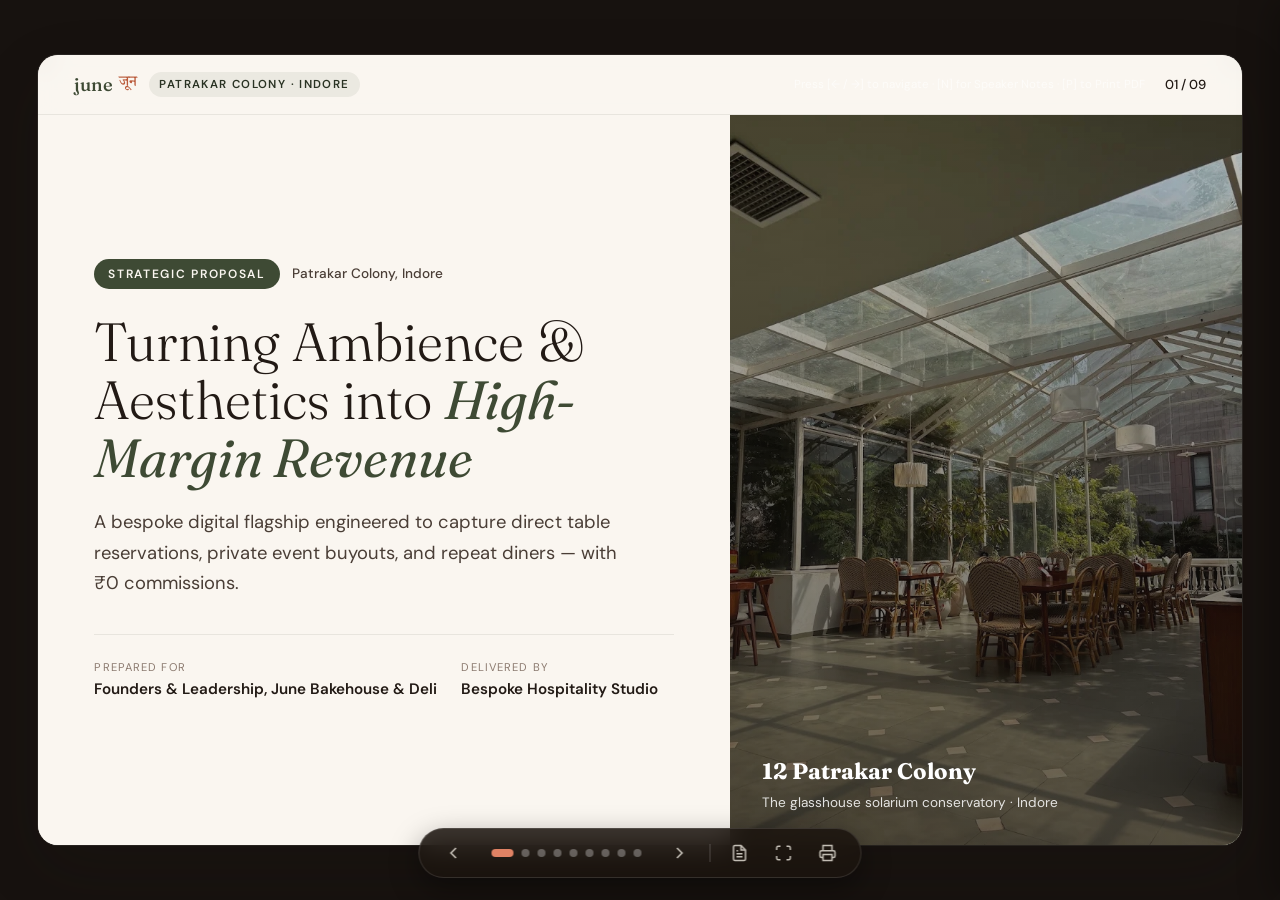
==== deck/index.html @ 52431f6e "feat(pitch-deck): interactive web slide deck and client proposal for June Bakehouse" ====
<!DOCTYPE html>
<html lang="en">
<head>
  <meta charset="UTF-8">
  <meta name="viewport" content="width=device-width, initial-scale=1.0">
  <title>June Bakehouse &amp; Deli — Growth &amp; Digital Flagship Pitch Deck</title>
  <meta name="description" content="Strategic pitch deck for June Bakehouse &amp; Deli: Unlocking direct table bookings, private event inquiries, and high-margin revenue with zero aggregator commissions.">

  <!-- Google Fonts -->
  <link rel="preconnect" href="https://fonts.googleapis.com">
  <link rel="preconnect" href="https://fonts.gstatic.com" crossorigin>
  <link href="https://fonts.googleapis.com/css2?family=Fraunces:ital,opsz,wght@0,9..144,300;0,9..144,400;0,9..144,500;1,9..144,300;1,9..144,400&family=DM+Sans:wght@300;400;500;600;700&family=Noto+Serif+Devanagari:wght@400;500;600&display=swap" rel="stylesheet">

  <link rel="stylesheet" href="deck.css">
</head>
<body>

  <div class="deck-container">
    <div class="slide-viewport">

      <!-- ─── Top Presentation Header ─── -->
      <header class="deck-header">
        <div class="deck-brand">
          <div class="deck-brand-badge">
            <span>june</span>
            <span class="deck-brand-hi">जून</span>
          </div>
          <span class="deck-client-tag">Patrakar Colony · Indore</span>
        </div>
        <div class="deck-meta">
          <span class="keyboard-hint">Press [← / →] to navigate · [N] for Speaker Notes · [P] to Print PDF</span>
          <span class="slide-counter" id="slide-counter">01 / 09</span>
        </div>
      </header>

      <!-- ─── Slides Wrapper ─── -->
      <main class="slides-wrapper">

        <!-- ════════ SLIDE 1: COVER ════════ -->
        <section class="slide slide--cover active" data-slide="1">
          <div class="cover-content">
            <div class="cover-badge-row">
              <span class="cover-pill">Strategic Proposal</span>
              <span class="cover-location">Patrakar Colony, Indore</span>
            </div>
            <h1 class="cover-title">
              Turning Ambience &amp; Aesthetics into <em>High-Margin Revenue</em>
            </h1>
            <p class="cover-desc">
              A bespoke digital flagship engineered to capture direct table reservations, private event buyouts, and repeat diners — with ₹0 commissions.
            </p>
            <div class="cover-footer">
              <div class="cover-presenter">
                <span class="cover-presenter-label">Prepared for</span>
                <span class="cover-presenter-name">Founders &amp; Leadership, June Bakehouse &amp; Deli</span>
              </div>
              <div class="cover-presenter">
                <span class="cover-presenter-label">Delivered by</span>
                <span class="cover-presenter-name">Bespoke Hospitality Studio</span>
              </div>
            </div>
          </div>
          <div class="cover-visual">
            <img src="../images/solarium-glasshouse.jpg" alt="June Bakehouse Solarium Interior">
            <div class="cover-visual-overlay"></div>
            <div class="cover-visual-caption">
              <h3 class="cover-visual-title">12 Patrakar Colony</h3>
              <p class="cover-visual-sub">The glasshouse solarium conservatory · Indore</p>
            </div>
          </div>
        </section>

        <!-- ════════ SLIDE 2: THE PROBLEM ════════ -->
        <section class="slide" data-slide="2">
          <p class="slide-eyebrow">The Hidden Revenue Leak</p>
          <h2 class="slide-heading">Why relying only on Instagram &amp; aggregators caps growth</h2>
          <p class="slide-subheading">Indore's foodies love June's aesthetic, but the journey from discovering a reel to sitting at a table is losing high-spending customers every day.</p>

          <div class="problems-grid">
            <div class="problem-card">
              <div class="problem-card-icon">
                <svg width="24" height="24" viewBox="0 0 24 24" fill="none" stroke="currentColor" stroke-width="2" stroke-linecap="round" stroke-linejoin="round"><rect x="2" y="2" width="20" height="20" rx="5" ry="5"></rect><path d="M16 11.37A4 4 0 1 1 12.63 8 4 4 0 0 1 16 11.37z"></path><line x1="17.5" y1="6.5" x2="17.51" y2="6.5"></line></svg>
              </div>
              <h3 class="problem-card-title">Instagram is Rental Land</h3>
              <p class="problem-card-text">
                Algorithms prioritize virality over footfall. When visitors tap your bio link, having no dedicated flagship causes <strong>over 60% of high-intent guests</strong> to abandon the booking.
              </p>
              <div class="problem-card-stat">
                <span>⚠️ 60%+ drop-off on generic link trees</span>
              </div>
            </div>

            <div class="problem-card">
              <div class="problem-card-icon">
                <svg width="24" height="24" viewBox="0 0 24 24" fill="none" stroke="currentColor" stroke-width="2" stroke-linecap="round" stroke-linejoin="round"><line x1="12" y1="1" x2="12" y2="23"></line><path d="M17 5H9.5a3.5 3.5 0 0 0 0 7h5a3.5 3.5 0 0 1 0 7H6"></path></svg>
              </div>
              <h3 class="problem-card-title">Aggregator Commission Tax</h3>
              <p class="problem-card-text">
                Third-party delivery platforms take <strong>22% to 28%</strong> on every ticket, while owning customer relationships and keeping the guest data for themselves.
              </p>
              <div class="problem-card-stat">
                <span>💸 ₹220+ lost on every ₹1,000 order</span>
              </div>
            </div>

            <div class="problem-card">
              <div class="problem-card-icon">
                <svg width="24" height="24" viewBox="0 0 24 24" fill="none" stroke="currentColor" stroke-width="2" stroke-linecap="round" stroke-linejoin="round"><path d="M21 15a2 2 0 0 1-2 2H7l-4 4V5a2 2 0 0 1 2-2h14a2 2 0 0 1 2 2z"></path></svg>
              </div>
              <h3 class="problem-card-title">Lost High-Ticket Event Inquiries</h3>
              <p class="problem-card-text">
                Guests seeking private birthday brunches, pop-up buyouts, or corporate gatherings won't chase unanswered Instagram DMs. They book venues with frictionless concierge flows.
              </p>
              <div class="problem-card-stat">
                <span>📉 ₹35k–₹60k missed per lost private event</span>
              </div>
            </div>
          </div>
        </section>

        <!-- ════════ SLIDE 3: 3 DIRECT REVENUE PILLARS ════════ -->
        <section class="slide" data-slide="3">
          <p class="slide-eyebrow">The Opportunity</p>
          <h2 class="slide-heading">3 High-Margin Revenue Streams June Can Capture</h2>
          <p class="slide-subheading">Rather than standard online delivery, we engineered June's digital presence around the three channels with the highest profit margins in hospitality.</p>

          <div class="pillars-grid">
            <div class="pillar-card pillar-card--featured">
              <span class="pillar-badge">Highest Margin</span>
              <div class="pillar-number">01</div>
              <h3 class="pillar-title">Private Gatherings &amp; Event Inquiries</h3>
              <span class="pillar-ticket">Avg. Spend: ₹25,000 – ₹60,000</span>
              <p class="pillar-desc">
                June's glasshouse solarium and patio are prime spaces for bridal showers, birthday celebrations, book clubs, and corporate brunches. A dedicated event concierge turns idle hours into booked revenue.
              </p>
              <ul class="pillar-checklist">
                <li>
                  <svg width="16" height="16" viewBox="0 0 24 24" fill="none" stroke="currentColor" stroke-width="2.5"><polyline points="20 6 9 17 4 12"></polyline></svg>
                  <span>1-tap pre-filled WhatsApp event brief</span>
                </li>
                <li>
                  <svg width="16" height="16" viewBox="0 0 24 24" fill="none" stroke="currentColor" stroke-width="2.5"><polyline points="20 6 9 17 4 12"></polyline></svg>
                  <span>Custom menu &amp; minimum spend tiers</span>
                </li>
              </ul>
            </div>

            <div class="pillar-card">
              <div class="pillar-number">02</div>
              <h3 class="pillar-title">Priority Table Reservations</h3>
              <span class="pillar-ticket">Avg. Spend: ₹1,200 – ₹2,400</span>
              <p class="pillar-desc">
                Eliminate weekend walkout frustration. High-spending couples and families can reserve tables in advance, giving your floor team predictable covers and higher average check sizes.
              </p>
              <ul class="pillar-checklist">
                <li>
                  <svg width="16" height="16" viewBox="0 0 24 24" fill="none" stroke="currentColor" stroke-width="2.5"><polyline points="20 6 9 17 4 12"></polyline></svg>
                  <span>Guaranteed weekend occupancy</span>
                </li>
                <li>
                  <svg width="16" height="16" viewBox="0 0 24 24" fill="none" stroke="currentColor" stroke-width="2.5"><polyline points="20 6 9 17 4 12"></polyline></svg>
                  <span>Zero floor-management software fees</span>
                </li>
              </ul>
            </div>

            <div class="pillar-card">
              <div class="pillar-number">03</div>
              <h3 class="pillar-title">Signature Drops &amp; Festive Hampers</h3>
              <span class="pillar-ticket">Avg. Spend: ₹850 – ₹4,500</span>
              <p class="pillar-desc">
                Highlighting signature bakery items (Pistachio Berliners, festive citrus hampers, celebration cakes) so regulars can pre-book before items sell out for the day.
              </p>
              <ul class="pillar-checklist">
                <li>
                  <svg width="16" height="16" viewBox="0 0 24 24" fill="none" stroke="currentColor" stroke-width="2.5"><polyline points="20 6 9 17 4 12"></polyline></svg>
                  <span>Pre-orders on high-margin bakery drops</span>
                </li>
                <li>
                  <svg width="16" height="16" viewBox="0 0 24 24" fill="none" stroke="currentColor" stroke-width="2.5"><polyline points="20 6 9 17 4 12"></polyline></svg>
                  <span>Direct customer loyalty &amp; repeat orders</span>
                </li>
              </ul>
            </div>
          </div>
        </section>

        <!-- ════════ SLIDE 4: ROI CALCULATOR ════════ -->
        <section class="slide" data-slide="4">
          <p class="slide-eyebrow">Financial Impact</p>
          <h2 class="slide-heading">Interactive Revenue &amp; ROI Simulator</h2>
          <p class="slide-subheading">Adjust the sliders below live during your conversation to see how modest booking volume scales into millions in direct revenue for June.</p>

          <div class="roi-layout">
            <div class="roi-controls">
              <div class="calc-group">
                <div class="calc-header">
                  <span>Average Table Check Size</span>
                  <span class="calc-val" id="val-avg-bill">₹1,400</span>
                </div>
                <input type="range" class="calc-slider" id="calc-avg-bill" min="800" max="3000" step="100" value="1400">
              </div>

              <div class="calc-group">
                <div class="calc-header">
                  <span>Reserved Tables / Day via Site</span>
                  <span class="calc-val" id="val-daily-tables">4 tables/day</span>
                </div>
                <input type="range" class="calc-slider" id="calc-daily-tables" min="1" max="15" step="1" value="4">
              </div>

              <div class="calc-group">
                <div class="calc-header">
                  <span>Private Events &amp; Group Brunches / Month</span>
                  <span class="calc-val" id="val-monthly-events">2 events/mo</span>
                </div>
                <input type="range" class="calc-slider" id="calc-monthly-events" min="0" max="8" step="1" value="2">
              </div>
            </div>

            <div class="roi-card">
              <div>
                <p class="roi-card-label">Estimated Direct Annual Revenue</p>
                <div class="roi-card-big-number" id="roi-annual-rev">₹28.6 Lakhs</div>
                <p class="roi-card-tag">Direct to June's registers with 0% middleman fees</p>
              </div>

              <div class="roi-stats-breakdown">
                <div class="roi-stat-box">
                  <h4>Monthly Tables</h4>
                  <p id="roi-monthly-tables">₹168k/mo</p>
                </div>
                <div class="roi-stat-box">
                  <h4>Monthly Events</h4>
                  <p id="roi-monthly-events">₹70k/mo</p>
                </div>
              </div>

              <div class="roi-guarantee">
                <svg width="20" height="20" viewBox="0 0 24 24" fill="none" stroke="#FFC0AC" stroke-width="2"><path d="M12 22s8-4 8-10V5l-8-3-8 3v7c0 6 8 10 8 10z"></path></svg>
                <span>Estimated <strong id="roi-comm-saved" style="color:#FAF5EB;">₹6.3L saved</strong> in aggregator delivery fees annually</span>
              </div>
            </div>
          </div>
        </section>

        <!-- ════════ SLIDE 5: LIVE SHOWCASE ════════ -->
        <section class="slide" data-slide="5">
          <p class="slide-eyebrow">The Product</p>
          <h2 class="slide-heading">The Working Digital Flagship</h2>
          <p class="slide-subheading">Already designed, built, and optimized specifically for June Bakehouse &amp; Deli.</p>

          <div class="showcase-layout">
            <div class="showcase-info">
              <div class="showcase-feature">
                <div class="showcase-feature-icon">
                  <svg width="20" height="20" viewBox="0 0 24 24" fill="none" stroke="currentColor" stroke-width="2"><rect x="5" y="2" width="14" height="20" rx="2" ry="2"></rect><line x1="12" y1="18" x2="12.01" y2="18"></line></svg>
                </div>
                <div>
                  <h4 class="showcase-feature-title">Mobile-First High Conversion</h4>
                  <p class="showcase-feature-desc">92% of café guests browse on their smartphones. We built sticky 1-tap Call, Directions, and Menu access that stays visible as they scroll.</p>
                </div>
              </div>

              <div class="showcase-feature">
                <div class="showcase-feature-icon">
                  <svg width="20" height="20" viewBox="0 0 24 24" fill="none" stroke="currentColor" stroke-width="2"><circle cx="12" cy="12" r="10"></circle><polyline points="12 6 12 12 16 14"></polyline></svg>
                </div>
                <div>
                  <h4 class="showcase-feature-title">Ultra-Fast 0.8s Load Speed</h4>
                  <p class="showcase-feature-desc">Zero bloat, vanilla architecture. Loads instantly on 4G/5G networks, ensuring zero lost diners due to slow page loads.</p>
                </div>
              </div>

              <div class="showcase-feature">
                <div class="showcase-feature-icon">
                  <svg width="20" height="20" viewBox="0 0 24 24" fill="none" stroke="currentColor" stroke-width="2"><path d="M21 10c0 7-9 13-9 13s-9-6-9-13a9 9 0 0 1 18 0z"></path><circle cx="12" cy="10" r="3"></circle></svg>
                </div>
                <div>
                  <h4 class="showcase-feature-title">Google Maps &amp; Local SEO Dominance</h4>
                  <p class="showcase-feature-desc">Integrated JSON-LD structured data and Patrakar Colony geo-coordinates ensure June ranks #1 for "specialty coffee" and "bakehouse in Indore".</p>
                </div>
              </div>

              <div class="showcase-actions">
                <a href="https://xsuryaanshx.github.io/june-bakehouse/" target="_blank" rel="noopener" class="btn-demo-link">
                  <span>Open Live Website</span>
                  <svg width="16" height="16" viewBox="0 0 24 24" fill="none" stroke="currentColor" stroke-width="2"><path d="M18 13v6a2 2 0 0 1-2 2H5a2 2 0 0 1-2-2V8a2 2 0 0 1 2-2h6"></path><polyline points="15 3 21 3 21 9"></polyline><line x1="10" y1="14" x2="21" y2="3"></line></svg>
                </a>
              </div>
            </div>

            <div class="showcase-preview-frame">
              <iframe src="https://xsuryaanshx.github.io/june-bakehouse/" title="June Bakehouse Live Preview"></iframe>
            </div>
          </div>
        </section>

        <!-- ════════ SLIDE 6: CUSTOMER FLOW ════════ -->
        <section class="slide" data-slide="6">
          <p class="slide-eyebrow">Operations &amp; Experience</p>
          <h2 class="slide-heading">The Frictionless 4-Step Guest Journey</h2>
          <p class="slide-subheading">Designed for zero extra work for your front-of-house staff — no clunky apps or tablet subscriptions.</p>

          <div class="journey-timeline">
            <div class="journey-step">
              <span class="journey-step-badge">Step 01 · Discovery</span>
              <h3 class="journey-step-title">Intent-Driven Search</h3>
              <p class="journey-step-desc">
                Guests discover June via Instagram bio, Google Maps, or word of mouth and tap directly into June's flagship.
              </p>
              <span class="journey-step-pill">0.8s Load Time</span>
            </div>

            <div class="journey-step">
              <span class="journey-step-badge">Step 02 · Immersion</span>
              <h3 class="journey-step-title">Atmosphere &amp; Menu</h3>
              <p class="journey-step-desc">
                High-res solarium visuals, rotating seasonal specials, and curated menu categories create immediate dining desire.
              </p>
              <span class="journey-step-pill">Visual Storytelling</span>
            </div>

            <div class="journey-step">
              <span class="journey-step-badge">Step 03 · Action</span>
              <h3 class="journey-step-title">1-Tap Booking</h3>
              <p class="journey-step-desc">
                Guest taps "Reserve Table" or "Private Event" — generating a clean, structured inquiry with date, time, and party size.
              </p>
              <span class="journey-step-pill">Zero Typing Fatigue</span>
            </div>

            <div class="journey-step">
              <span class="journey-step-badge">Step 04 · Conversion</span>
              <h3 class="journey-step-title">WhatsApp Concierge</h3>
              <p class="journey-step-desc">
                Inquiry arrives directly to the floor manager's WhatsApp. Manager confirms in 5 seconds without leaving their phone.
              </p>
              <span class="journey-step-pill">100% Retained Data</span>
            </div>
          </div>
        </section>

        <!-- ════════ SLIDE 7: ARCHITECTURAL FIDELITY ════════ -->
        <section class="slide" data-slide="7">
          <p class="slide-eyebrow">The Standard</p>
          <h2 class="slide-heading">Why June Deserves Custom Digital Engineering</h2>
          <p class="slide-subheading">A luxury bakehouse in Patrakar Colony shouldn't look like an off-the-shelf template.</p>

          <div class="comparison-table-wrap">
            <table class="comparison-table">
              <thead>
                <tr>
                  <th style="width: 32%;">Evaluation Metric</th>
                  <th style="width: 34%;">Standard Linktree / Wix Template</th>
                  <th style="width: 34%;" class="col-highlight">June's Custom Flagship</th>
                </tr>
              </thead>
              <tbody>
                <tr>
                  <td><strong>Brand Aesthetic Fidelity</strong></td>
                  <td><span class="check-no">✕ Generic, cookie-cutter buttons</span></td>
                  <td class="col-highlight"><span class="check-yes">✓ Solarium glasshouse palette &amp; bilingual type</span></td>
                </tr>
                <tr>
                  <td><strong>Mobile Load Time</strong></td>
                  <td><span class="check-no">✕ 4.2 – 6.5 seconds (high bounce)</span></td>
                  <td class="col-highlight"><span class="check-yes">✓ 0.8 seconds (instantaneous)</span></td>
                </tr>
                <tr>
                  <td><strong>Aggregator Commission</strong></td>
                  <td><span class="check-no">✕ 22% – 28% per order</span></td>
                  <td class="col-highlight"><span class="check-yes">✓ 0% middleman fees</span></td>
                </tr>
                <tr>
                  <td><strong>Private Events Funnel</strong></td>
                  <td><span class="check-no">✕ Hidden or missing entirely</span></td>
                  <td class="col-highlight"><span class="check-yes">✓ Dedicated high-ticket inquiry flow</span></td>
                </tr>
                <tr>
                  <td><strong>Indore Local SEO Ranking</strong></td>
                  <td><span class="check-no">✕ Low search visibility</span></td>
                  <td class="col-highlight"><span class="check-yes">✓ Top Google Maps &amp; Schema structured data</span></td>
                </tr>
              </tbody>
            </table>
          </div>
        </section>

        <!-- ════════ SLIDE 8: ROLLOUT ROADMAP ════════ -->
        <section class="slide" data-slide="8">
          <p class="slide-eyebrow">Execution</p>
          <h2 class="slide-heading">Frictionless 3-Week Launch Plan</h2>
          <p class="slide-subheading">We handle all technical execution, asset calibration, and staff handover with zero downtime.</p>

          <div class="timeline-grid">
            <div class="timeline-phase">
              <span class="phase-time">Week 01 · Calibration</span>
              <h3 class="phase-title">Asset &amp; Menu Finalization</h3>
              <ul class="phase-list">
                <li>Professional interior &amp; dish photography sync</li>
                <li>Menu price and seasonal item calibration</li>
                <li>Custom domain setup (e.g. junebakehouse.in)</li>
                <li>Google Business Profile metadata integration</li>
              </ul>
            </div>

            <div class="timeline-phase">
              <span class="phase-time">Week 02 · Integration</span>
              <h3 class="phase-title">Concierge &amp; Event Booking</h3>
              <ul class="phase-list">
                <li>Direct WhatsApp concierge configuration for staff</li>
                <li>Private event booking flow &amp; brochure integration</li>
                <li>Speed testing &amp; multi-device responsiveness check</li>
                <li>Staff orientation (takes less than 15 minutes)</li>
              </ul>
            </div>

            <div class="timeline-phase">
              <span class="phase-time">Week 03 · Launch &amp; Scale</span>
              <h3 class="phase-title">Go-Live &amp; Physical Rollout</h3>
              <ul class="phase-list">
                <li>Official live switchover on custom domain</li>
                <li>Instagram Bio &amp; Google Maps button update</li>
                <li>QR code table tent cards design for counter &amp; tables</li>
                <li>Monthly performance &amp; reservation analytics tracking</li>
              </ul>
            </div>
          </div>
        </section>

        <!-- ════════ SLIDE 9: COMMERCIALS & ACTION ════════ -->
        <section class="slide" data-slide="9">
          <p class="slide-eyebrow">Partnership</p>
          <h2 class="slide-heading">Turnkey Investment &amp; Next Steps</h2>
          <p class="slide-subheading">A single private event booking or weekend rush pays for the entire engagement.</p>

          <div class="packages-grid">
            <div class="package-card">
              <h3 class="package-name">Digital Flagship Launch</h3>
              <p class="package-sub">Complete turnkey launch for June Bakehouse</p>
              <div class="package-price">₹28,000 <small>one-time investment</small></div>
              <ul class="package-features">
                <li>
                  <svg width="18" height="18" viewBox="0 0 24 24" fill="none" stroke="currentColor" stroke-width="2.5"><polyline points="20 6 9 17 4 12"></polyline></svg>
                  <span>Complete bespoke design &amp; responsive build</span>
                </li>
                <li>
                  <svg width="18" height="18" viewBox="0 0 24 24" fill="none" stroke="currentColor" stroke-width="2.5"><polyline points="20 6 9 17 4 12"></polyline></svg>
                  <span>1-Tap Call, Directions &amp; Menu sticky mobile bar</span>
                </li>
                <li>
                  <svg width="18" height="18" viewBox="0 0 24 24" fill="none" stroke="currentColor" stroke-width="2.5"><polyline points="20 6 9 17 4 12"></polyline></svg>
                  <span>Direct WhatsApp Table &amp; Event Concierge</span>
                </li>
                <li>
                  <svg width="18" height="18" viewBox="0 0 24 24" fill="none" stroke="currentColor" stroke-width="2.5"><polyline points="20 6 9 17 4 12"></polyline></svg>
                  <span>Indore local SEO &amp; Schema structured data</span>
                </li>
                <li>
                  <svg width="18" height="18" viewBox="0 0 24 24" fill="none" stroke="currentColor" stroke-width="2.5"><polyline points="20 6 9 17 4 12"></polyline></svg>
                  <span>1 Year high-speed secure cloud hosting included</span>
                </li>
              </ul>
              <a href="#contact" class="package-btn package-btn--outline" onclick="alert('Proceeding with Digital Flagship Launch! Let\\'s schedule the onboarding kickoff.');">Choose Launch Package</a>
            </div>

            <div class="package-card package-card--highlight">
              <span class="package-badge">Recommended</span>
              <h3 class="package-name">Flagship + Growth Partner</h3>
              <p class="package-sub">Digital Flagship plus ongoing seasonal menu updates &amp; optimization</p>
              <div class="package-price">₹38,000 <small>setup + ₹3,500/mo</small></div>
              <ul class="package-features">
                <li>
                  <svg width="18" height="18" viewBox="0 0 24 24" fill="none" stroke="currentColor" stroke-width="2.5"><polyline points="20 6 9 17 4 12"></polyline></svg>
                  <span>Everything in Flagship Launch package</span>
                </li>
                <li>
                  <svg width="18" height="18" viewBox="0 0 24 24" fill="none" stroke="currentColor" stroke-width="2.5"><polyline points="20 6 9 17 4 12"></polyline></svg>
                  <span>Monthly seasonal menu &amp; festival drops (Diwali, Christmas)</span>
                </li>
                <li>
                  <svg width="18" height="18" viewBox="0 0 24 24" fill="none" stroke="currentColor" stroke-width="2.5"><polyline points="20 6 9 17 4 12"></polyline></svg>
                  <span>Custom QR table tent cards printed &amp; delivered</span>
                </li>
                <li>
                  <svg width="18" height="18" viewBox="0 0 24 24" fill="none" stroke="currentColor" stroke-width="2.5"><polyline points="20 6 9 17 4 12"></polyline></svg>
                  <span>Google My Business review &amp; photos management</span>
                </li>
                <li>
                  <svg width="18" height="18" viewBox="0 0 24 24" fill="none" stroke="currentColor" stroke-width="2.5"><polyline points="20 6 9 17 4 12"></polyline></svg>
                  <span>Priority 24-hour support SLA</span>
                </li>
              </ul>
              <a href="#contact" class="package-btn" onclick="alert('Selected Growth Partner package! Let\\'s kick off this week.');">Start Partnership</a>
            </div>
          </div>
        </section>

      </main>

    </div>

    <!-- ─── Bottom Navigation Dock ─── -->
    <nav class="deck-dock" aria-label="Deck navigation">
      <button class="dock-btn" id="dock-prev" aria-label="Previous slide">
        <svg width="20" height="20" viewBox="0 0 24 24" fill="none" stroke="currentColor" stroke-width="2"><polyline points="15 18 9 12 15 6"></polyline></svg>
      </button>

      <div class="dock-dots" id="dock-dots"></div>

      <button class="dock-btn" id="dock-next" aria-label="Next slide">
        <svg width="20" height="20" viewBox="0 0 24 24" fill="none" stroke="currentColor" stroke-width="2"><polyline points="9 18 15 12 9 6"></polyline></svg>
      </button>

      <div class="dock-divider"></div>

      <button class="dock-btn" id="dock-notes" title="Toggle Speaker Notes [N]">
        <svg width="18" height="18" viewBox="0 0 24 24" fill="none" stroke="currentColor" stroke-width="2"><path d="M14 2H6a2 2 0 0 0-2 2v16a2 2 0 0 0 2 2h12a2 2 0 0 0 2-2V8z"></path><polyline points="14 2 14 8 20 8"></polyline><line x1="16" y1="13" x2="8" y2="13"></line><line x1="16" y1="17" x2="8" y2="17"></line><polyline points="10 9 9 9 8 9"></polyline></svg>
      </button>

      <button class="dock-btn" id="dock-fullscreen" title="Toggle Fullscreen [F]">
        <svg width="18" height="18" viewBox="0 0 24 24" fill="none" stroke="currentColor" stroke-width="2"><path d="M8 3H5a2 2 0 0 0-2 2v3m18 0V5a2 2 0 0 0-2-2h-3m0 18h3a2 2 0 0 0 2-2v-3M3 16v3a2 2 0 0 0 2 2h3"></path></svg>
      </button>

      <button class="dock-btn" id="dock-print" title="Print as PDF [P]">
        <svg width="18" height="18" viewBox="0 0 24 24" fill="none" stroke="currentColor" stroke-width="2"><polyline points="6 9 6 2 18 2 18 9"></polyline><path d="M6 18H4a2 2 0 0 1-2-2v-5a2 2 0 0 1 2-2h16a2 2 0 0 1 2 2v5a2 2 0 0 1-2 2h-2"></path><rect x="6" y="14" width="12" height="8"></rect></svg>
      </button>
    </nav>

    <!-- ─── Speaker Notes Panel (Press 'N') ─── -->
    <aside class="notes-drawer" id="notes-drawer" aria-label="Speaker Notes">
      <div class="notes-header">
        <h3 class="notes-title">Speaker Script &amp; Notes</h3>
        <button class="dock-btn" id="notes-close" style="color:var(--color-espresso);" aria-label="Close notes">
          <svg width="20" height="20" viewBox="0 0 24 24" fill="none" stroke="currentColor" stroke-width="2"><line x1="18" y1="6" x2="6" y2="18"></line><line x1="6" y1="6" x2="18" y2="18"></line></svg>
        </button>
      </div>
      <div class="notes-body" id="notes-body">
        <!-- Notes dynamically populated per slide -->
      </div>
    </aside>

  </div>

  <script src="deck.js"></script>
</body>
</html>
---- deck/deck.css ----
/* ═══════════════════════════════════════════════════════════════
   JUNE BAKEHOUSE & DELI — CLIENT PITCH DECK STYLES
   Designed for High-Impact In-Person & Remote Client Presentations
   ═══════════════════════════════════════════════════════════════ */

:root {
  --color-olive: #3E4A34;
  --color-olive-dark: #2A3323;
  --color-olive-light: #526345;
  --color-cream: #FAF6F0;
  --color-cream-tint: #F4EFE6;
  --color-card-bg: #FFFFFF;
  --color-espresso: #221A15;
  --color-espresso-subtle: #4A3E36;
  --color-terracotta: #BA5A3A;
  --color-terracotta-soft: #E08264;
  --color-gold: #D4A359;
  --color-border: rgba(34, 26, 21, 0.08);
  --color-border-strong: rgba(34, 26, 21, 0.16);

  --font-serif: 'Fraunces', Georgia, serif;
  --font-sans: 'DM Sans', -apple-system, BlinkMacSystemFont, sans-serif;
  --font-devanagari: 'Noto Serif Devanagari', serif;

  --ease-smooth: cubic-bezier(0.16, 1, 0.3, 1);
  --shadow-sm: 0 2px 8px rgba(34, 26, 21, 0.04);
  --shadow-md: 0 8px 24px rgba(34, 26, 21, 0.08);
  --shadow-lg: 0 16px 48px rgba(34, 26, 21, 0.12);
  --shadow-xl: 0 24px 64px rgba(34, 26, 21, 0.16);
}

*, *::before, *::after {
  box-sizing: border-box;
  margin: 0;
  padding: 0;
}

html, body {
  width: 100%;
  height: 100%;
  overflow: hidden;
  background-color: var(--color-espresso);
  color: var(--color-espresso);
  font-family: var(--font-sans);
  font-size: 16px;
  line-height: 1.5;
  -webkit-font-smoothing: antialiased;
}

/* ─── Presentation Stage & Deck Shell ─── */
.deck-container {
  position: relative;
  width: 100%;
  height: 100%;
  display: flex;
  align-items: center;
  justify-content: center;
  background-color: #17120F;
  perspective: 1200px;
}

.slide-viewport {
  position: relative;
  width: min(94vw, 1340px);
  height: min(90vh, 790px);
  aspect-ratio: 16 / 9;
  background-color: var(--color-cream);
  border-radius: 20px;
  box-shadow: var(--shadow-xl), 0 0 0 1px rgba(255, 255, 255, 0.08);
  overflow: hidden;
  display: flex;
  flex-direction: column;
}

/* ─── Top Bar ─── */
.deck-header {
  height: 60px;
  padding: 0 36px;
  display: flex;
  align-items: center;
  justify-content: space-between;
  border-bottom: 1px solid var(--color-border);
  background-color: rgba(250, 246, 240, 0.85);
  backdrop-filter: blur(12px);
  z-index: 20;
}

.deck-brand {
  display: flex;
  align-items: center;
  gap: 12px;
}

.deck-brand-badge {
  display: inline-flex;
  align-items: center;
  gap: 6px;
  font-family: var(--font-serif);
  font-size: 1.15rem;
  font-weight: 500;
  color: var(--color-olive);
  text-decoration: none;
}

.deck-brand-hi {
  font-family: var(--font-devanagari);
  font-size: 0.95rem;
  color: var(--color-terracotta);
}

.deck-client-tag {
  font-size: 0.72rem;
  text-transform: uppercase;
  letter-spacing: 0.12em;
  padding: 4px 10px;
  border-radius: 999px;
  background-color: rgba(62, 74, 52, 0.08);
  color: var(--color-olive-dark);
  font-weight: 600;
}

.deck-meta {
  display: flex;
  align-items: center;
  gap: 20px;
  font-size: 0.82rem;
  color: var(--color-espresso-subtle);
}

.slide-counter {
  font-variant-numeric: tabular-nums;
  font-weight: 500;
  color: var(--color-espresso);
}

/* ─── Slide Content Area ─── */
.slides-wrapper {
  position: relative;
  flex: 1;
  width: 100%;
  height: calc(100% - 60px);
  overflow: hidden;
}

.slide {
  position: absolute;
  inset: 0;
  padding: 44px 56px 36px;
  display: flex;
  flex-direction: column;
  opacity: 0;
  visibility: hidden;
  transform: translateX(30px);
  transition: opacity 0.45s var(--ease-smooth),
              transform 0.45s var(--ease-smooth),
              visibility 0.45s;
  pointer-events: none;
  overflow-y: auto;
}

.slide.active {
  opacity: 1;
  visibility: visible;
  transform: translateX(0);
  pointer-events: auto;
}

.slide.prev {
  transform: translateX(-30px);
}

/* ─── Typography & Shared Slide Elements ─── */
.slide-eyebrow {
  display: inline-flex;
  align-items: center;
  gap: 8px;
  font-size: 0.78rem;
  font-weight: 600;
  letter-spacing: 0.18em;
  text-transform: uppercase;
  color: var(--color-terracotta);
  margin-bottom: 8px;
}

.slide-eyebrow::before {
  content: '';
  display: inline-block;
  width: 16px;
  height: 2px;
  background-color: var(--color-terracotta);
}

.slide-heading {
  font-family: var(--font-serif);
  font-size: clamp(1.85rem, 3.2vw, 2.75rem);
  font-weight: 400;
  line-height: 1.15;
  color: var(--color-espresso);
  letter-spacing: -0.02em;
  margin-bottom: 12px;
}

.slide-subheading {
  font-size: 1.05rem;
  color: var(--color-espresso-subtle);
  max-width: 760px;
  line-height: 1.6;
  margin-bottom: 28px;
}

/* ─── Slide 1: Cover ─── */
.slide--cover {
  padding: 0;
  display: grid;
  grid-template-columns: 1.15fr 0.85fr;
  height: 100%;
  overflow: hidden;
  background-color: #FAF6F0;
}

.cover-content {
  padding: 60px 56px;
  display: flex;
  flex-direction: column;
  justify-content: center;
}

.cover-badge-row {
  display: flex;
  align-items: center;
  gap: 12px;
  margin-bottom: 24px;
}

.cover-pill {
  font-size: 0.75rem;
  font-weight: 600;
  text-transform: uppercase;
  letter-spacing: 0.14em;
  padding: 6px 14px;
  border-radius: 999px;
  background-color: var(--color-olive);
  color: var(--color-cream);
}

.cover-location {
  font-size: 0.85rem;
  color: var(--color-espresso-subtle);
  font-weight: 500;
}

.cover-title {
  font-family: var(--font-serif);
  font-size: clamp(2.4rem, 4.2vw, 3.6rem);
  font-weight: 300;
  line-height: 1.08;
  color: var(--color-espresso);
  margin-bottom: 20px;
}

.cover-title em {
  font-style: italic;
  font-weight: 400;
  color: var(--color-olive);
}

.cover-desc {
  font-size: 1.15rem;
  line-height: 1.65;
  color: var(--color-espresso-subtle);
  margin-bottom: 36px;
  max-width: 540px;
}

.cover-footer {
  display: flex;
  align-items: center;
  gap: 24px;
  padding-top: 24px;
  border-top: 1px solid var(--color-border);
}

.cover-presenter {
  display: flex;
  flex-direction: column;
  gap: 2px;
}

.cover-presenter-label {
  font-size: 0.7rem;
  text-transform: uppercase;
  letter-spacing: 0.1em;
  color: #8C7B70;
}

.cover-presenter-name {
  font-size: 0.95rem;
  font-weight: 600;
  color: var(--color-espresso);
}

.cover-visual {
  position: relative;
  height: 100%;
  background-color: var(--color-olive-dark);
  overflow: hidden;
}

.cover-visual img {
  width: 100%;
  height: 100%;
  object-fit: cover;
  filter: brightness(0.92);
}

.cover-visual-overlay {
  position: absolute;
  inset: 0;
  background: linear-gradient(
    to bottom,
    rgba(23, 18, 15, 0.2) 0%,
    rgba(23, 18, 15, 0.65) 100%
  );
}

.cover-visual-caption {
  position: absolute;
  bottom: 32px;
  left: 32px;
  right: 32px;
  color: #FFFFFF;
}

.cover-visual-title {
  font-family: var(--font-serif);
  font-size: 1.4rem;
  margin-bottom: 4px;
}

.cover-visual-sub {
  font-size: 0.85rem;
  opacity: 0.85;
}

/* ─── Slide 2: The Core Problem ─── */
.problems-grid {
  display: grid;
  grid-template-columns: repeat(3, 1fr);
  gap: 22px;
  margin-top: 8px;
}

.problem-card {
  background-color: var(--color-card-bg);
  border-radius: 16px;
  padding: 30px 26px;
  border: 1px solid var(--color-border);
  box-shadow: var(--shadow-sm);
  display: flex;
  flex-direction: column;
  transition: transform 0.25s, box-shadow 0.25s;
}

.problem-card:hover {
  transform: translateY(-3px);
  box-shadow: var(--shadow-md);
}

.problem-card-icon {
  width: 44px;
  height: 44px;
  border-radius: 12px;
  background-color: rgba(186, 90, 58, 0.1);
  color: var(--color-terracotta);
  display: flex;
  align-items: center;
  justify-content: center;
  margin-bottom: 18px;
}

.problem-card-title {
  font-family: var(--font-serif);
  font-size: 1.3rem;
  font-weight: 500;
  color: var(--color-espresso);
  margin-bottom: 10px;
}

.problem-card-text {
  font-size: 0.92rem;
  color: var(--color-espresso-subtle);
  line-height: 1.6;
  margin-bottom: 16px;
  flex: 1;
}

.problem-card-stat {
  padding-top: 14px;
  border-top: 1px dashed var(--color-border);
  font-size: 0.82rem;
  font-weight: 600;
  color: var(--color-terracotta);
  display: flex;
  align-items: center;
  gap: 6px;
}

/* ─── Slide 3: 3 Direct Revenue Pillars ─── */
.pillars-grid {
  display: grid;
  grid-template-columns: repeat(3, 1fr);
  gap: 22px;
  margin-top: 8px;
}

.pillar-card {
  background-color: #FFFFFF;
  border-radius: 16px;
  padding: 28px 24px;
  border: 1px solid var(--color-border);
  box-shadow: var(--shadow-sm);
  display: flex;
  flex-direction: column;
}

.pillar-card--featured {
  background: linear-gradient(170deg, #FFFFFF 0%, #F5F7F2 100%);
  border: 1.5px solid var(--color-olive);
  position: relative;
}

.pillar-badge {
  position: absolute;
  top: -12px;
  right: 20px;
  background-color: var(--color-olive);
  color: #FFFFFF;
  font-size: 0.68rem;
  font-weight: 700;
  text-transform: uppercase;
  letter-spacing: 0.1em;
  padding: 4px 12px;
  border-radius: 999px;
}

.pillar-number {
  font-family: var(--font-serif);
  font-size: 2.2rem;
  font-weight: 300;
  color: var(--color-olive);
  line-height: 1;
  margin-bottom: 14px;
}

.pillar-title {
  font-family: var(--font-serif);
  font-size: 1.35rem;
  font-weight: 500;
  color: var(--color-espresso);
  margin-bottom: 8px;
}

.pillar-ticket {
  display: inline-block;
  font-size: 0.8rem;
  font-weight: 600;
  color: var(--color-terracotta);
  background-color: rgba(186, 90, 58, 0.08);
  padding: 4px 10px;
  border-radius: 6px;
  margin-bottom: 14px;
}

.pillar-desc {
  font-size: 0.9rem;
  color: var(--color-espresso-subtle);
  line-height: 1.6;
  margin-bottom: 18px;
  flex: 1;
}

.pillar-checklist {
  list-style: none;
  font-size: 0.84rem;
  color: var(--color-espresso);
  display: flex;
  flex-direction: column;
  gap: 8px;
  padding-top: 14px;
  border-top: 1px solid var(--color-border);
}

.pillar-checklist li {
  display: flex;
  align-items: center;
  gap: 8px;
}

.pillar-checklist li svg {
  color: var(--color-olive);
  flex-shrink: 0;
}

/* ─── Slide 4: Interactive ROI Calculator ─── */
.roi-layout {
  display: grid;
  grid-template-columns: 1.15fr 0.85fr;
  gap: 32px;
  align-items: start;
}

.roi-controls {
  background-color: #FFFFFF;
  border-radius: 16px;
  padding: 28px 28px;
  border: 1px solid var(--color-border);
  box-shadow: var(--shadow-sm);
  display: flex;
  flex-direction: column;
  gap: 20px;
}

.calc-group {
  display: flex;
  flex-direction: column;
  gap: 8px;
}

.calc-header {
  display: flex;
  justify-content: space-between;
  align-items: center;
  font-size: 0.9rem;
  font-weight: 500;
  color: var(--color-espresso);
}

.calc-val {
  font-weight: 700;
  color: var(--color-olive);
  font-size: 1rem;
}

.calc-slider {
  -webkit-appearance: none;
  width: 100%;
  height: 6px;
  border-radius: 3px;
  background: #E5DFD5;
  outline: none;
}

.calc-slider::-webkit-slider-thumb {
  -webkit-appearance: none;
  appearance: none;
  width: 20px;
  height: 20px;
  border-radius: 50%;
  background: var(--color-olive);
  cursor: pointer;
  box-shadow: 0 2px 6px rgba(0, 0, 0, 0.2);
  transition: transform 0.15s;
}

.calc-slider::-webkit-slider-thumb:hover {
  transform: scale(1.15);
}

.roi-card {
  background: linear-gradient(165deg, var(--color-olive) 0%, var(--color-olive-dark) 100%);
  color: #FFFFFF;
  border-radius: 18px;
  padding: 34px 30px;
  box-shadow: var(--shadow-md);
  display: flex;
  flex-direction: column;
  justify-content: space-between;
}

.roi-card-label {
  font-size: 0.8rem;
  text-transform: uppercase;
  letter-spacing: 0.16em;
  opacity: 0.8;
  margin-bottom: 6px;
}

.roi-card-big-number {
  font-family: var(--font-serif);
  font-size: clamp(2.4rem, 4.2vw, 3.4rem);
  font-weight: 400;
  line-height: 1.1;
  color: #FAF5EB;
  margin-bottom: 4px;
}

.roi-card-tag {
  font-size: 0.85rem;
  opacity: 0.85;
  margin-bottom: 24px;
}

.roi-stats-breakdown {
  display: grid;
  grid-template-columns: 1fr 1fr;
  gap: 16px;
  padding: 18px 0;
  border-top: 1px solid rgba(255, 255, 255, 0.15);
  border-bottom: 1px solid rgba(255, 255, 255, 0.15);
  margin-bottom: 20px;
}

.roi-stat-box h4 {
  font-size: 0.72rem;
  text-transform: uppercase;
  letter-spacing: 0.1em;
  opacity: 0.7;
  margin-bottom: 4px;
}

.roi-stat-box p {
  font-family: var(--font-serif);
  font-size: 1.25rem;
  color: #FFC0AC;
  font-weight: 500;
}

.roi-guarantee {
  font-size: 0.82rem;
  line-height: 1.5;
  opacity: 0.85;
  display: flex;
  align-items: center;
  gap: 8px;
}

/* ─── Slide 5: Live Site Demo & Showcase ─── */
.showcase-layout {
  display: grid;
  grid-template-columns: 1fr 1.1fr;
  gap: 36px;
  align-items: center;
}

.showcase-info {
  display: flex;
  flex-direction: column;
  gap: 16px;
}

.showcase-feature {
  display: flex;
  gap: 14px;
  align-items: flex-start;
}

.showcase-feature-icon {
  width: 36px;
  height: 36px;
  border-radius: 10px;
  background-color: rgba(62, 74, 52, 0.1);
  color: var(--color-olive);
  display: flex;
  align-items: center;
  justify-content: center;
  flex-shrink: 0;
  margin-top: 2px;
}

.showcase-feature-title {
  font-weight: 600;
  font-size: 1rem;
  color: var(--color-espresso);
  margin-bottom: 3px;
}

.showcase-feature-desc {
  font-size: 0.88rem;
  color: var(--color-espresso-subtle);
  line-height: 1.55;
}

.showcase-actions {
  display: flex;
  gap: 12px;
  margin-top: 10px;
}

.btn-demo-link {
  display: inline-flex;
  align-items: center;
  gap: 8px;
  padding: 10px 20px;
  border-radius: 8px;
  background-color: var(--color-olive);
  color: #FFFFFF;
  text-decoration: none;
  font-size: 0.88rem;
  font-weight: 500;
  transition: background-color 0.2s, transform 0.2s;
}

.btn-demo-link:hover {
  background-color: var(--color-olive-light);
  transform: translateY(-1px);
}

.showcase-preview-frame {
  position: relative;
  width: 100%;
  aspect-ratio: 16 / 10;
  border-radius: 14px;
  overflow: hidden;
  box-shadow: var(--shadow-lg);
  border: 1px solid var(--color-border);
  background: #000;
}

.showcase-preview-frame iframe {
  width: 100%;
  height: 100%;
  border: none;
}

/* ─── Slide 6: The Frictionless Customer Flow ─── */
.journey-timeline {
  display: grid;
  grid-template-columns: repeat(4, 1fr);
  gap: 18px;
  margin-top: 14px;
  position: relative;
}

.journey-step {
  background-color: #FFFFFF;
  border-radius: 14px;
  padding: 24px 20px;
  border: 1px solid var(--color-border);
  box-shadow: var(--shadow-sm);
  display: flex;
  flex-direction: column;
  position: relative;
}

.journey-step-badge {
  font-size: 0.75rem;
  font-weight: 700;
  color: var(--color-terracotta);
  text-transform: uppercase;
  letter-spacing: 0.12em;
  margin-bottom: 10px;
}

.journey-step-title {
  font-family: var(--font-serif);
  font-size: 1.2rem;
  font-weight: 500;
  color: var(--color-espresso);
  margin-bottom: 8px;
}

.journey-step-desc {
  font-size: 0.86rem;
  color: var(--color-espresso-subtle);
  line-height: 1.55;
  margin-bottom: 16px;
  flex: 1;
}

.journey-step-pill {
  font-size: 0.72rem;
  font-weight: 600;
  padding: 4px 10px;
  border-radius: 6px;
  background-color: rgba(62, 74, 52, 0.08);
  color: var(--color-olive);
  align-self: flex-start;
}

/* ─── Slide 7: Why June's Brand Deserves This ─── */
.comparison-table-wrap {
  margin-top: 12px;
  background: #FFFFFF;
  border-radius: 16px;
  overflow: hidden;
  border: 1px solid var(--color-border);
  box-shadow: var(--shadow-sm);
}

.comparison-table {
  width: 100%;
  border-collapse: collapse;
  font-size: 0.92rem;
}

.comparison-table th {
  padding: 16px 22px;
  text-align: left;
  font-weight: 600;
  background-color: #F8F5EE;
  color: var(--color-espresso);
  border-bottom: 1px solid var(--color-border);
}

.comparison-table th.col-highlight {
  background-color: rgba(62, 74, 52, 0.12);
  color: var(--color-olive-dark);
  font-weight: 700;
}

.comparison-table td {
  padding: 15px 22px;
  border-bottom: 1px solid var(--color-border);
  color: var(--color-espresso-subtle);
}

.comparison-table tr:last-child td {
  border-bottom: none;
}

.comparison-table td.col-highlight {
  background-color: rgba(62, 74, 52, 0.03);
  color: var(--color-espresso);
  font-weight: 500;
}

.check-yes {
  color: #2F7C4E;
  font-weight: 600;
  display: flex;
  align-items: center;
  gap: 6px;
}

.check-no {
  color: #B5593A;
  font-weight: 500;
  display: flex;
  align-items: center;
  gap: 6px;
}

/* ─── Slide 8: Rollout Timeline & Implementation ─── */
.timeline-grid {
  display: grid;
  grid-template-columns: repeat(3, 1fr);
  gap: 24px;
  margin-top: 14px;
}

.timeline-phase {
  background: #FFFFFF;
  border-radius: 16px;
  padding: 28px 24px;
  border: 1px solid var(--color-border);
  box-shadow: var(--shadow-sm);
}

.phase-time {
  font-size: 0.75rem;
  font-weight: 700;
  text-transform: uppercase;
  letter-spacing: 0.14em;
  color: var(--color-olive);
  margin-bottom: 8px;
}

.phase-title {
  font-family: var(--font-serif);
  font-size: 1.25rem;
  font-weight: 500;
  color: var(--color-espresso);
  margin-bottom: 12px;
}

.phase-list {
  list-style: none;
  font-size: 0.88rem;
  color: var(--color-espresso-subtle);
  display: flex;
  flex-direction: column;
  gap: 10px;
}

.phase-list li {
  position: relative;
  padding-left: 18px;
}

.phase-list li::before {
  content: '•';
  position: absolute;
  left: 0;
  color: var(--color-terracotta);
  font-size: 1.2rem;
  line-height: 1;
}

/* ─── Slide 9: Commercials & Action Plan ─── */
.packages-grid {
  display: grid;
  grid-template-columns: 1fr 1fr;
  gap: 26px;
  margin-top: 8px;
}

.package-card {
  background: #FFFFFF;
  border-radius: 18px;
  padding: 32px 30px;
  border: 1px solid var(--color-border);
  box-shadow: var(--shadow-sm);
  display: flex;
  flex-direction: column;
}

.package-card--highlight {
  border: 2px solid var(--color-olive);
  background: linear-gradient(175deg, #FFFFFF 0%, #F6F8F3 100%);
  position: relative;
}

.package-badge {
  position: absolute;
  top: -12px;
  right: 28px;
  background-color: var(--color-terracotta);
  color: #FFFFFF;
  font-size: 0.72rem;
  font-weight: 700;
  text-transform: uppercase;
  letter-spacing: 0.12em;
  padding: 4px 14px;
  border-radius: 999px;
}

.package-name {
  font-family: var(--font-serif);
  font-size: 1.5rem;
  color: var(--color-espresso);
  margin-bottom: 4px;
}

.package-sub {
  font-size: 0.88rem;
  color: var(--color-espresso-subtle);
  margin-bottom: 18px;
}

.package-price {
  font-family: var(--font-serif);
  font-size: 2.2rem;
  font-weight: 500;
  color: var(--color-olive);
  margin-bottom: 20px;
  display: flex;
  align-items: baseline;
  gap: 8px;
}

.package-price small {
  font-family: var(--font-sans);
  font-size: 0.85rem;
  font-weight: 400;
  color: var(--color-espresso-subtle);
}

.package-features {
  list-style: none;
  font-size: 0.9rem;
  color: var(--color-espresso);
  display: flex;
  flex-direction: column;
  gap: 10px;
  margin-bottom: 24px;
  flex: 1;
}

.package-features li {
  display: flex;
  align-items: center;
  gap: 10px;
}

.package-btn {
  display: block;
  text-align: center;
  padding: 12px;
  border-radius: 8px;
  background-color: var(--color-olive);
  color: #FFFFFF;
  text-decoration: none;
  font-weight: 600;
  font-size: 0.92rem;
  transition: background-color 0.2s, transform 0.2s;
}

.package-btn:hover {
  background-color: var(--color-olive-dark);
  transform: translateY(-1px);
}

.package-btn--outline {
  background-color: transparent;
  color: var(--color-espresso);
  border: 1.5px solid var(--color-espresso);
}

.package-btn--outline:hover {
  background-color: var(--color-espresso);
  color: #FFFFFF;
}

/* ─── Bottom Navigation Dock ─── */
.deck-dock {
  position: absolute;
  bottom: 22px;
  left: 50%;
  transform: translateX(-50%);
  display: flex;
  align-items: center;
  gap: 14px;
  padding: 8px 18px;
  border-radius: 999px;
  background-color: rgba(28, 20, 15, 0.85);
  backdrop-filter: blur(14px);
  -webkit-backdrop-filter: blur(14px);
  border: 1px solid rgba(255, 255, 255, 0.12);
  box-shadow: 0 10px 30px rgba(0, 0, 0, 0.4);
  z-index: 50;
}

.dock-btn {
  background: none;
  border: none;
  color: #FAF5EB;
  opacity: 0.75;
  cursor: pointer;
  padding: 6px;
  border-radius: 6px;
  display: flex;
  align-items: center;
  justify-content: center;
  transition: opacity 0.2s, background-color 0.2s;
}

.dock-btn:hover {
  opacity: 1;
  background-color: rgba(255, 255, 255, 0.1);
}

.dock-dots {
  display: flex;
  align-items: center;
  gap: 8px;
  padding: 0 8px;
}

.dock-dot {
  width: 8px;
  height: 8px;
  border-radius: 50%;
  background-color: rgba(255, 255, 255, 0.3);
  cursor: pointer;
  transition: width 0.25s var(--ease-smooth), background-color 0.2s;
  border: none;
}

.dock-dot.active {
  width: 22px;
  border-radius: 4px;
  background-color: var(--color-terracotta-soft);
}

.dock-divider {
  width: 1px;
  height: 18px;
  background-color: rgba(255, 255, 255, 0.2);
}

/* ─── Presenter Notes Drawer (Press 'N') ─── */
.notes-drawer {
  position: fixed;
  right: 0;
  top: 0;
  bottom: 0;
  width: min(420px, 90vw);
  background-color: #FAF6F0;
  border-left: 1px solid var(--color-border-strong);
  box-shadow: -10px 0 30px rgba(0, 0, 0, 0.25);
  transform: translateX(100%);
  transition: transform 0.35s var(--ease-smooth);
  z-index: 100;
  display: flex;
  flex-direction: column;
}

.notes-drawer.open {
  transform: translateX(0);
}

.notes-header {
  padding: 20px 24px;
  border-bottom: 1px solid var(--color-border);
  display: flex;
  align-items: center;
  justify-content: space-between;
}

.notes-title {
  font-family: var(--font-serif);
  font-size: 1.15rem;
  color: var(--color-espresso);
}

.notes-body {
  padding: 24px;
  flex: 1;
  overflow-y: auto;
  font-size: 0.95rem;
  line-height: 1.65;
  color: var(--color-espresso);
}

.notes-body h4 {
  font-family: var(--font-serif);
  font-size: 1.05rem;
  color: var(--color-olive);
  margin: 18px 0 8px;
}

.notes-body h4:first-child {
  margin-top: 0;
}

.notes-body ul {
  padding-left: 20px;
  margin-bottom: 16px;
  display: flex;
  flex-direction: column;
  gap: 6px;
}

.notes-body strong {
  color: var(--color-terracotta);
}

/* ─── Keyboard Hints ─── */
.keyboard-hint {
  font-size: 0.72rem;
  opacity: 0.6;
  color: #FFFFFF;
}

/* ─── Print Styles (for Export to PDF) ─── */
@media print {
  html, body {
    overflow: visible !important;
    background: #FFFFFF !important;
    color: #000000 !important;
  }

  .deck-dock, .notes-drawer, .deck-header, .deck-meta {
    display: none !important;
  }

  .deck-container {
    display: block !important;
    background: transparent !important;
    perspective: none !important;
  }

  .slide-viewport {
    width: 100% !important;
    height: auto !important;
    box-shadow: none !important;
    border-radius: 0 !important;
    border: none !important;
  }

  .slides-wrapper {
    height: auto !important;
    overflow: visible !important;
  }

  .slide {
    position: relative !important;
    page-break-after: always !important;
    break-after: page !important;
    opacity: 1 !important;
    visibility: visible !important;
    transform: none !important;
    min-height: 100vh !important;
    padding: 40px !important;
  }
}

/* ─── Mobile / Tablet Responsive Tweaks ─── */
@media (max-width: 900px) {
  .slide-viewport {
    width: 98vw;
    height: 94vh;
    border-radius: 12px;
  }

  .slide {
    padding: 24px 20px 70px;
  }

  .slide--cover {
    grid-template-columns: 1fr;
  }

  .cover-visual {
    display: none;
  }

  .problems-grid, .pillars-grid, .timeline-grid, .packages-grid {
    grid-template-columns: 1fr;
  }

  .roi-layout, .showcase-layout {
    grid-template-columns: 1fr;
  }

  .journey-timeline {
    grid-template-columns: 1fr 1fr;
  }
}
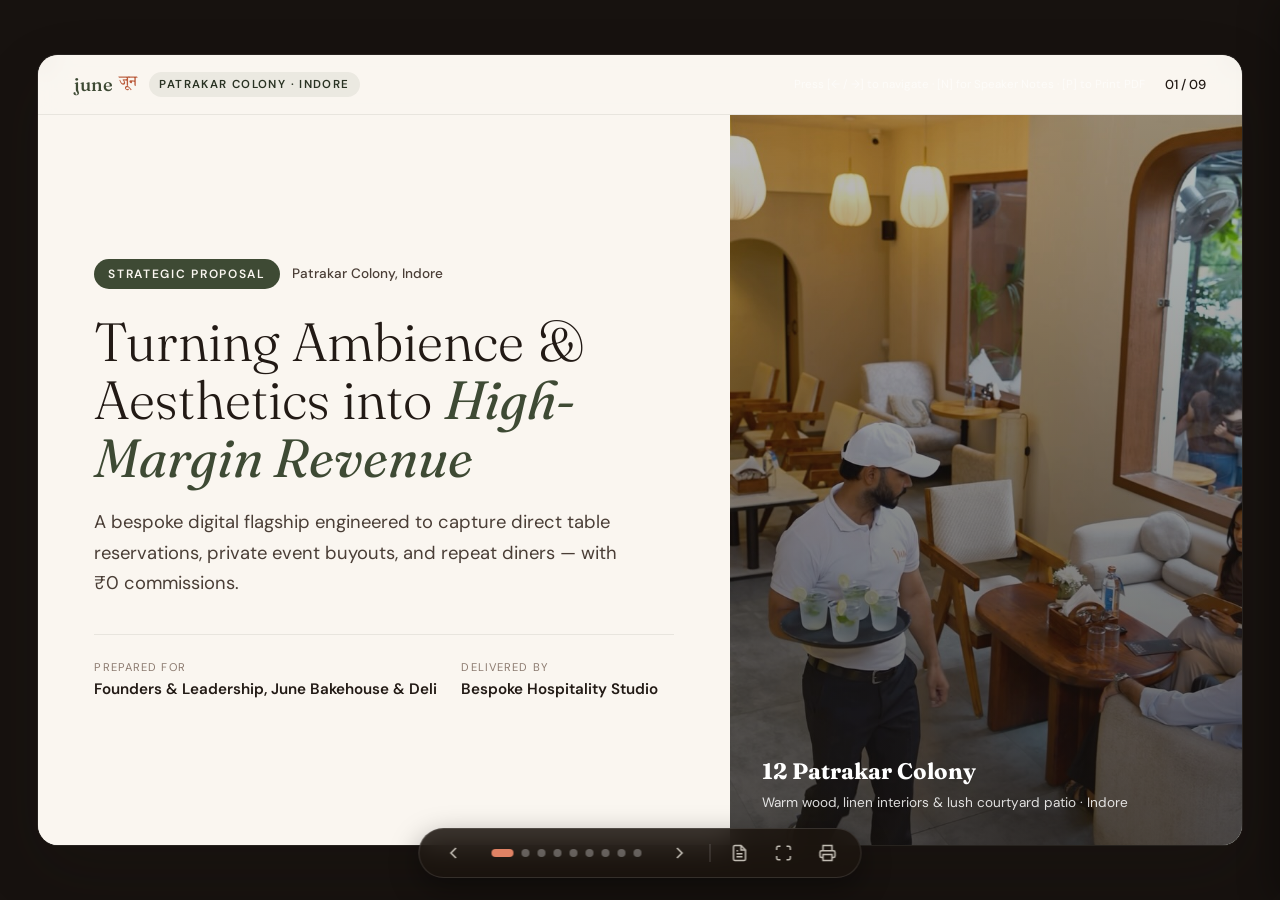
==== commit 330bb100: "feat(branding): integrate real June Bakehouse Instagram photography, signature menu items, and remov" ====
--- a/deck/index.html
+++ b/deck/index.html
@@ -10,6 +10,9 @@
   <link rel="preconnect" href="https://fonts.googleapis.com">
   <link rel="preconnect" href="https://fonts.gstatic.com" crossorigin>
   <link href="https://fonts.googleapis.com/css2?family=Fraunces:ital,opsz,wght@0,9..144,300;0,9..144,400;0,9..144,500;1,9..144,300;1,9..144,400&family=DM+Sans:wght@300;400;500;600;700&family=Noto+Serif+Devanagari:wght@400;500;600&display=swap" rel="stylesheet">
+
+  <!-- Favicon -->
+  <link rel="icon" href="data:image/svg+xml,<svg xmlns='http://www.w3.org/2000/svg' viewBox='0 0 32 32'><rect width='32' height='32' rx='8' fill='%233E4A34'/><text x='7' y='23' font-family='Georgia,serif' font-size='18' fill='%23FAF5EB'>J</text></svg>">
 
   <link rel="stylesheet" href="deck.css">
 </head>
@@ -61,11 +64,11 @@
             </div>
           </div>
           <div class="cover-visual">
-            <img src="../images/solarium-glasshouse.jpg" alt="June Bakehouse Solarium Interior">
+            <img src="../images/june-interior-dining.jpg" alt="June Bakehouse Interior Dining Room">
             <div class="cover-visual-overlay"></div>
             <div class="cover-visual-caption">
               <h3 class="cover-visual-title">12 Patrakar Colony</h3>
-              <p class="cover-visual-sub">The glasshouse solarium conservatory · Indore</p>
+              <p class="cover-visual-sub">Warm wood, linen interiors &amp; lush courtyard patio · Indore</p>
             </div>
           </div>
         </section>
@@ -131,7 +134,7 @@
               <h3 class="pillar-title">Private Gatherings &amp; Event Inquiries</h3>
               <span class="pillar-ticket">Avg. Spend: ₹25,000 – ₹60,000</span>
               <p class="pillar-desc">
-                June's glasshouse solarium and patio are prime spaces for bridal showers, birthday celebrations, book clubs, and corporate brunches. A dedicated event concierge turns idle hours into booked revenue.
+                June's sunlit courtyard patio and warm dining room are prime spaces for bridal showers, birthday celebrations, book clubs, and corporate brunches. A dedicated event concierge turns idle hours into booked revenue.
               </p>
               <ul class="pillar-checklist">
                 <li>
@@ -316,7 +319,7 @@
               <span class="journey-step-badge">Step 02 · Immersion</span>
               <h3 class="journey-step-title">Atmosphere &amp; Menu</h3>
               <p class="journey-step-desc">
-                High-res solarium visuals, rotating seasonal specials, and curated menu categories create immediate dining desire.
+                High-res dining room and patio visuals, rotating seasonal specials, and curated menu categories create immediate dining desire.
               </p>
               <span class="journey-step-pill">Visual Storytelling</span>
             </div>
@@ -360,7 +363,7 @@
                 <tr>
                   <td><strong>Brand Aesthetic Fidelity</strong></td>
                   <td><span class="check-no">✕ Generic, cookie-cutter buttons</span></td>
-                  <td class="col-highlight"><span class="check-yes">✓ Solarium glasshouse palette &amp; bilingual type</span></td>
+                  <td class="col-highlight"><span class="check-yes">✓ Warm wood, linen aesthetics &amp; bilingual type</span></td>
                 </tr>
                 <tr>
                   <td><strong>Mobile Load Time</strong></td>
--- a/deck/deck.css
+++ b/deck/deck.css
@@ -1197,14 +1197,31 @@
 
 /* ─── Mobile / Tablet Responsive Tweaks ─── */
 @media (max-width: 900px) {
+  .keyboard-hint {
+    display: none !important;
+  }
+
+  .deck-header {
+    height: 52px;
+    padding: 0 16px;
+  }
+
+  .deck-client-tag {
+    display: none;
+  }
+
   .slide-viewport {
     width: 98vw;
     height: 94vh;
     border-radius: 12px;
   }
 
+  .slides-wrapper {
+    height: calc(100% - 52px);
+  }
+
   .slide {
-    padding: 24px 20px 70px;
+    padding: 20px 18px 74px;
   }
 
   .slide--cover {
@@ -1224,6 +1241,12 @@
   }
 
   .journey-timeline {
-    grid-template-columns: 1fr 1fr;
-  }
-}
+    grid-template-columns: 1fr;
+  }
+
+  .deck-dock {
+    bottom: 12px;
+    padding: 6px 12px;
+    gap: 8px;
+  }
+}
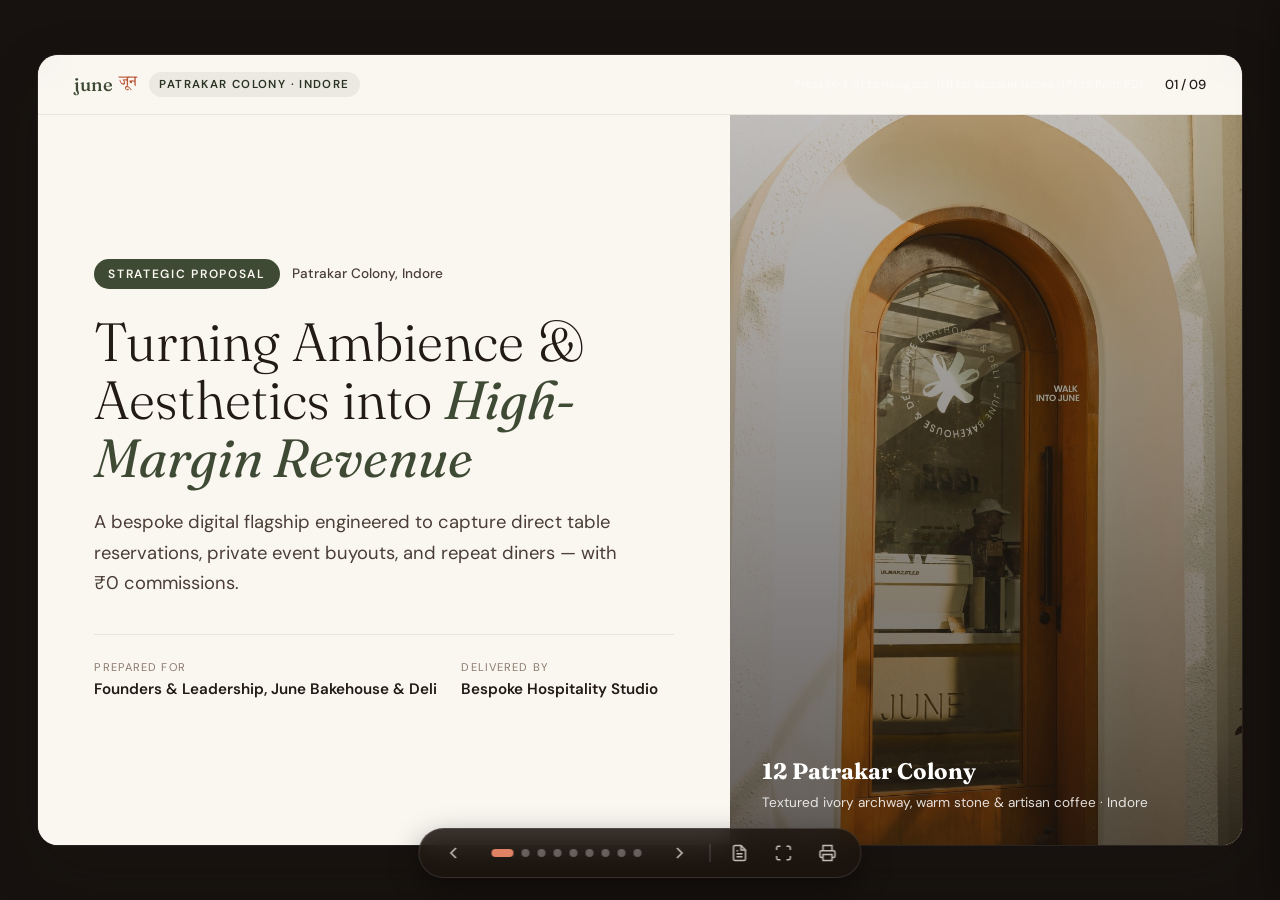
==== commit 8c779f71: "Update hero image to iconic arched entrance and ensure all site images are completely unique with ze" ====
--- a/deck/index.html
+++ b/deck/index.html
@@ -64,11 +64,11 @@
             </div>
           </div>
           <div class="cover-visual">
-            <img src="../images/june-interior-dining.jpg" alt="June Bakehouse Interior Dining Room">
+            <img src="../images/june-arched-entrance.jpg" alt="June Bakehouse Arched Entrance">
             <div class="cover-visual-overlay"></div>
             <div class="cover-visual-caption">
               <h3 class="cover-visual-title">12 Patrakar Colony</h3>
-              <p class="cover-visual-sub">Warm wood, linen interiors &amp; lush courtyard patio · Indore</p>
+              <p class="cover-visual-sub">Textured ivory archway, warm stone &amp; artisan coffee · Indore</p>
             </div>
           </div>
         </section>
@@ -381,9 +381,9 @@
                   <td class="col-highlight"><span class="check-yes">✓ Dedicated high-ticket inquiry flow</span></td>
                 </tr>
                 <tr>
-                  <td><strong>Indore Local SEO Ranking</strong></td>
-                  <td><span class="check-no">✕ Low search visibility</span></td>
-                  <td class="col-highlight"><span class="check-yes">✓ Top Google Maps &amp; Schema structured data</span></td>
+                  <td><strong>Local SEO &amp; AEO (AI Search)</strong></td>
+                  <td><span class="check-no">✕ Low visibility on search &amp; AI</span></td>
+                  <td class="col-highlight"><span class="check-yes">✓ Top Google Maps, Schema &amp; AI (ChatGPT, Gemini)</span></td>
                 </tr>
               </tbody>
             </table>
@@ -442,7 +442,7 @@
             <div class="package-card">
               <h3 class="package-name">Digital Flagship Launch</h3>
               <p class="package-sub">Complete turnkey launch for June Bakehouse</p>
-              <div class="package-price">₹28,000 <small>one-time investment</small></div>
+              <div class="package-price">₹16,500 <small>one-time (zero monthly lock-in)</small></div>
               <ul class="package-features">
                 <li>
                   <svg width="18" height="18" viewBox="0 0 24 24" fill="none" stroke="currentColor" stroke-width="2.5"><polyline points="20 6 9 17 4 12"></polyline></svg>
@@ -454,25 +454,29 @@
                 </li>
                 <li>
                   <svg width="18" height="18" viewBox="0 0 24 24" fill="none" stroke="currentColor" stroke-width="2.5"><polyline points="20 6 9 17 4 12"></polyline></svg>
-                  <span>Direct WhatsApp Table &amp; Event Concierge</span>
-                </li>
-                <li>
-                  <svg width="18" height="18" viewBox="0 0 24 24" fill="none" stroke="currentColor" stroke-width="2.5"><polyline points="20 6 9 17 4 12"></polyline></svg>
-                  <span>Indore local SEO &amp; Schema structured data</span>
-                </li>
-                <li>
-                  <svg width="18" height="18" viewBox="0 0 24 24" fill="none" stroke="currentColor" stroke-width="2.5"><polyline points="20 6 9 17 4 12"></polyline></svg>
-                  <span>1 Year high-speed secure cloud hosting included</span>
-                </li>
-              </ul>
-              <a href="#contact" class="package-btn package-btn--outline" onclick="alert('Proceeding with Digital Flagship Launch! Let\\'s schedule the onboarding kickoff.');">Choose Launch Package</a>
+                  <span>Direct WhatsApp Table &amp; Event Concierge flow</span>
+                </li>
+                <li>
+                  <svg width="18" height="18" viewBox="0 0 24 24" fill="none" stroke="currentColor" stroke-width="2.5"><polyline points="20 6 9 17 4 12"></polyline></svg>
+                  <span>Local SEO &amp; AEO (Optimized for Google Maps, ChatGPT &amp; Gemini)</span>
+                </li>
+                <li>
+                  <svg width="18" height="18" viewBox="0 0 24 24" fill="none" stroke="currentColor" stroke-width="2.5"><polyline points="20 6 9 17 4 12"></polyline></svg>
+                  <span>1 Year high-speed secure cloud hosting &amp; domain included</span>
+                </li>
+                <li>
+                  <svg width="18" height="18" viewBox="0 0 24 24" fill="none" stroke="currentColor" stroke-width="2.5"><polyline points="20 6 9 17 4 12"></polyline></svg>
+                  <span><em>Ad-hoc menu &amp; price updates at ₹999 / request (no monthly fee)</em></span>
+                </li>
+              </ul>
+              <a href="#contact" class="package-btn package-btn--outline" onclick="alert('Proceeding with Digital Flagship Launch at ₹16,500! Let\\'s schedule the onboarding kickoff.');">Choose Launch Package</a>
             </div>
 
             <div class="package-card package-card--highlight">
               <span class="package-badge">Recommended</span>
               <h3 class="package-name">Flagship + Growth Partner</h3>
               <p class="package-sub">Digital Flagship plus ongoing seasonal menu updates &amp; optimization</p>
-              <div class="package-price">₹38,000 <small>setup + ₹3,500/mo</small></div>
+              <div class="package-price">₹24,500 <small>setup + ₹1,800/mo retainer</small></div>
               <ul class="package-features">
                 <li>
                   <svg width="18" height="18" viewBox="0 0 24 24" fill="none" stroke="currentColor" stroke-width="2.5"><polyline points="20 6 9 17 4 12"></polyline></svg>
@@ -484,6 +488,10 @@
                 </li>
                 <li>
                   <svg width="18" height="18" viewBox="0 0 24 24" fill="none" stroke="currentColor" stroke-width="2.5"><polyline points="20 6 9 17 4 12"></polyline></svg>
+                  <span>Automated timed campaign banners (holiday specials)</span>
+                </li>
+                <li>
+                  <svg width="18" height="18" viewBox="0 0 24 24" fill="none" stroke="currentColor" stroke-width="2.5"><polyline points="20 6 9 17 4 12"></polyline></svg>
                   <span>Custom QR table tent cards printed &amp; delivered</span>
                 </li>
                 <li>
@@ -492,12 +500,13 @@
                 </li>
                 <li>
                   <svg width="18" height="18" viewBox="0 0 24 24" fill="none" stroke="currentColor" stroke-width="2.5"><polyline points="20 6 9 17 4 12"></polyline></svg>
-                  <span>Priority 24-hour support SLA</span>
+                  <span>Priority 24-hour turnaround support SLA</span>
                 </li>
               </ul>
               <a href="#contact" class="package-btn" onclick="alert('Selected Growth Partner package! Let\\'s kick off this week.');">Start Partnership</a>
             </div>
           </div>
+          <p style="text-align:center; font-size:0.75rem; color:var(--color-espresso-subtle); margin-top:16px; opacity:0.8;">*All prices exclusive of 18% GST as applicable. 1st year hosting &amp; SSL included.</p>
         </section>
 
       </main>
